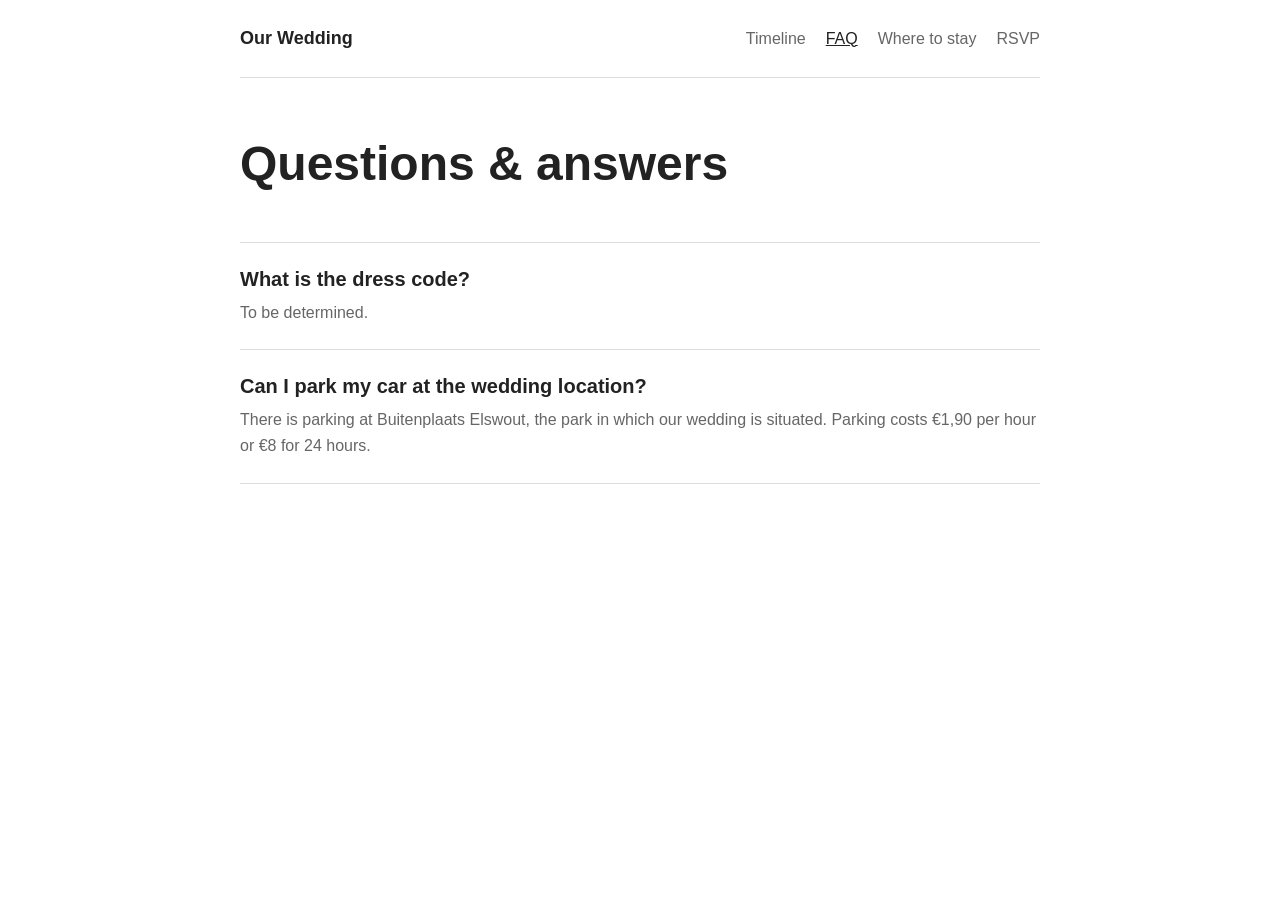
==== faq.html @ a31cb592 "Initial wedding website" ====
<!doctype html>
<html lang="en">
  <head>
    <meta charset="utf-8">
    <meta name="viewport" content="width=device-width, initial-scale=1">
    <meta name="description" content="Answers to common questions about our wedding.">
    <title>FAQ · Our Wedding</title>
    <link rel="stylesheet" href="styles.css">
  </head>
  <body>
    <header class="site-header">
      <a class="wordmark" href="index.html">Our Wedding</a>
      <nav class="site-nav" aria-label="Main navigation">
        <ul>
          <li><a href="timeline.html">Timeline</a></li>
          <li><a href="faq.html" aria-current="page">FAQ</a></li>
          <li><a href="location.html">Where to stay</a></li>
          <li><a href="rsvp.html">RSVP</a></li>
        </ul>
      </nav>
    </header>

    <main>
      <header class="page-header">
        <h1>Questions &amp; answers</h1>
      </header>
      <section class="page-content" aria-label="Frequently asked questions">
        <article class="faq-item">
          <h2>What is the dress code?</h2>
          <p>To be determined.</p>
        </article>
        <article class="faq-item">
          <h2>Can I park my car at the wedding location?</h2>
          <p>There is parking at Buitenplaats Elswout, the park in which our wedding is situated. Parking costs €1,90 per hour or €8 for 24 hours.</p>
        </article>
      </section>
    </main>
  </body>
</html>
---- styles.css ----
:root {
  --background: #ffffff;
  --text: #222222;
  --muted: #666666;
  --border: #dddddd;
  --content-width: 800px;
}

* {
  box-sizing: border-box;
}

body {
  margin: 0;
  background: var(--background);
  color: var(--text);
  font-family: Arial, Helvetica, sans-serif;
  font-size: 16px;
  line-height: 1.6;
}

a {
  color: inherit;
}

.site-header,
main,
.site-footer {
  width: min(100% - 40px, var(--content-width));
  margin-inline: auto;
}

.site-header {
  display: flex;
  align-items: center;
  justify-content: space-between;
  gap: 24px;
  padding: 24px 0;
  border-bottom: 1px solid var(--border);
}

.wordmark {
  font-size: 18px;
  font-weight: 700;
  text-decoration: none;
  white-space: nowrap;
}

.site-nav ul {
  display: flex;
  flex-wrap: wrap;
  justify-content: flex-end;
  gap: 8px 20px;
  margin: 0;
  padding: 0;
  list-style: none;
}

.site-nav a {
  color: var(--muted);
  text-decoration: none;
}

.site-nav a:hover,
.site-nav a:focus-visible,
.site-nav a[aria-current="page"] {
  color: var(--text);
  text-decoration: underline;
}

.hero,
.page-header {
  padding: 56px 0 32px;
}

.hero {
  display: flex;
  flex-direction: column;
  gap: 32px;
}

.eyebrow {
  margin: 0 0 8px;
  color: var(--muted);
  font-size: 14px;
}

h1,
h2,
h3 {
  line-height: 1.25;
}

h1 {
  margin: 0 0 16px;
  font-size: clamp(32px, 7vw, 48px);
}

.intro {
  max-width: 620px;
  margin: 0;
  color: var(--muted);
}

.button {
  display: inline-block;
  margin-top: 24px;
  padding: 10px 18px;
  background: var(--text);
  color: #ffffff;
  border: 1px solid var(--text);
  text-decoration: none;
}

.button:hover,
.button:focus-visible {
  background: #ffffff;
  color: var(--text);
}

.hero-image {
  display: block;
  width: 100%;
  max-height: 650px;
  object-fit: cover;
  object-position: center 68%;
}

.page-content {
  padding-bottom: 64px;
}

.stay-option {
  padding: 0 0 48px;
}

.stay-option + .stay-option {
  padding-top: 48px;
  border-top: 1px solid var(--border);
}

.stay-option img {
  display: block;
  width: min(90%, 640px);
  height: auto;
  margin-bottom: 24px;
}

.stay-option h2 {
  margin: 0 0 8px;
  font-size: 24px;
}

.stay-option p {
  margin: 0;
  color: var(--muted);
}

.day {
  padding: 24px 0;
  border-top: 1px solid var(--border);
}

.day:last-child {
  border-bottom: 1px solid var(--border);
}

.day h2 {
  margin: 0 0 4px;
  font-size: 24px;
}

.day-location {
  margin: 0 0 20px;
  color: var(--muted);
}

.timeline {
  margin: 0;
  padding: 0;
  list-style: none;
}

.timeline li {
  display: grid;
  grid-template-columns: 140px 1fr;
  gap: 20px;
  padding: 8px 0;
}

.time {
  font-weight: 700;
}

.timeline h3 {
  margin: 0;
  font-size: 16px;
}

.faq-item,
.activity {
  padding: 24px 0;
  border-top: 1px solid var(--border);
}

.faq-item:last-child,
.activity:last-child {
  border-bottom: 1px solid var(--border);
}

.faq-item h2,
.activity h2 {
  margin: 0 0 8px;
  font-size: 20px;
}

.faq-item p,
.activity p {
  margin: 0;
  color: var(--muted);
}

.activity-number {
  display: none;
}

.notice {
  padding: 32px;
  border: 1px solid var(--border);
}

.notice h2 {
  margin-top: 0;
}

.notice p {
  margin-bottom: 0;
  color: var(--muted);
}

.site-footer {
  padding: 24px 0;
  border-top: 1px solid var(--border);
  color: var(--muted);
  font-size: 14px;
}

@media (max-width: 640px) {
  .site-header {
    align-items: flex-start;
    flex-direction: column;
  }

  .site-nav ul {
    justify-content: flex-start;
  }

  .hero,
  .page-header {
    padding-top: 40px;
  }

  .timeline li {
    grid-template-columns: 1fr;
    gap: 0;
  }
}
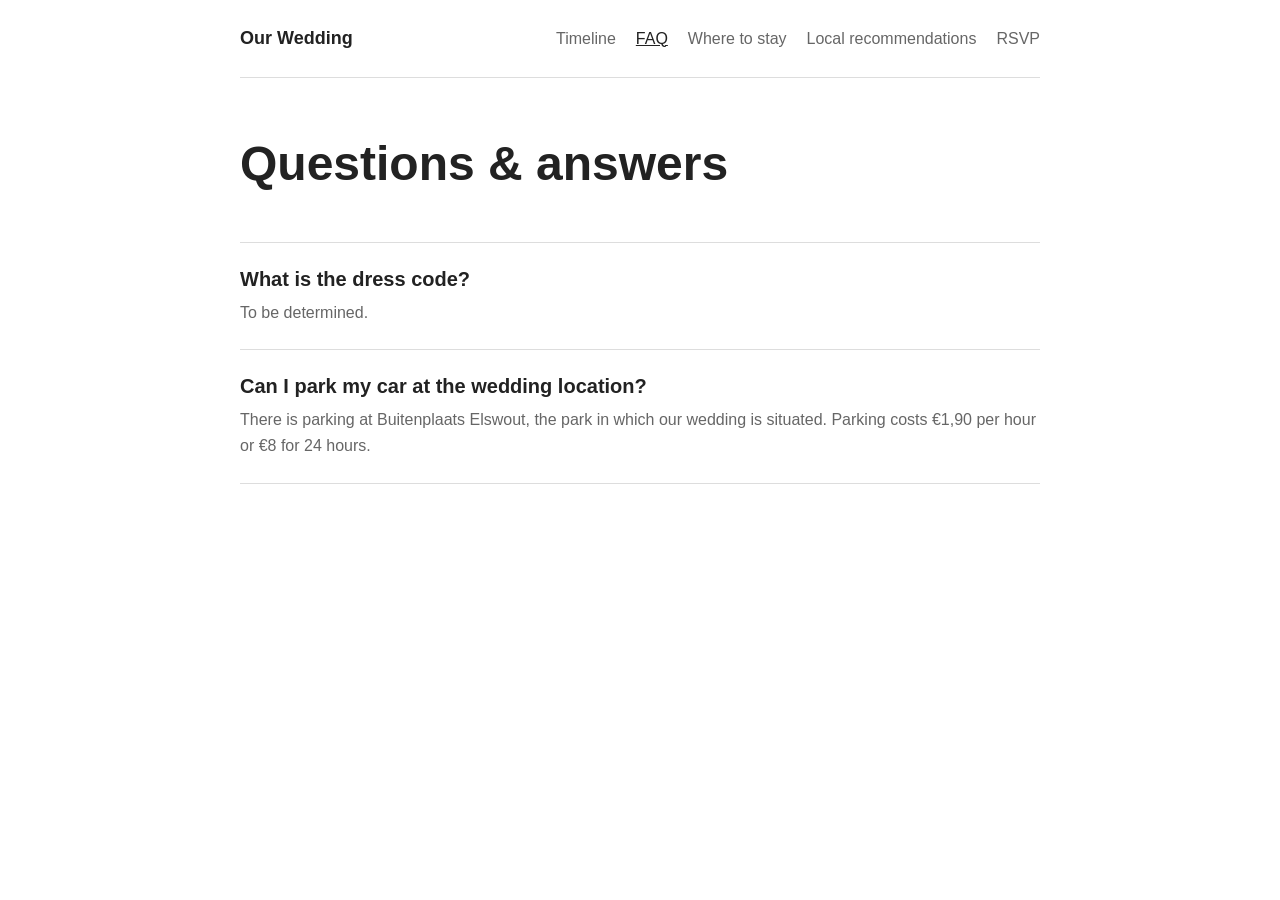
==== commit 039a7126: "change haarlem pictures + add recommendations page" ====
--- a/faq.html
+++ b/faq.html
@@ -15,6 +15,7 @@
           <li><a href="timeline.html">Timeline</a></li>
           <li><a href="faq.html" aria-current="page">FAQ</a></li>
           <li><a href="location.html">Where to stay</a></li>
+          <li><a href="recommendations.html">Local recommendations</a></li>
           <li><a href="rsvp.html">RSVP</a></li>
         </ul>
       </nav>
--- a/styles.css
+++ b/styles.css
@@ -130,6 +130,36 @@
   padding-bottom: 64px;
 }
 
+.recommendation {
+  padding: 32px 0;
+  border-top: 1px solid var(--border);
+}
+
+.recommendation img {
+  display: block;
+  width: min(90%, 640px);
+  height: auto;
+  margin-bottom: 24px;
+}
+
+.recommendation .recommendation-image-portrait {
+  width: min(56%, 396px);
+}
+
+.recommendation h2 {
+  margin: 0 0 12px;
+  font-size: 24px;
+}
+
+.recommendation p {
+  margin: 0 0 12px;
+  color: var(--muted);
+}
+
+.recommendation p:last-child {
+  margin-bottom: 0;
+}
+
 .stay-option {
   padding: 0 0 48px;
 }
@@ -146,6 +176,10 @@
   margin-bottom: 24px;
 }
 
+.stay-option .stay-image-portrait {
+  width: min(56%, 396px);
+}
+
 .stay-option h2 {
   margin: 0 0 8px;
   font-size: 24px;
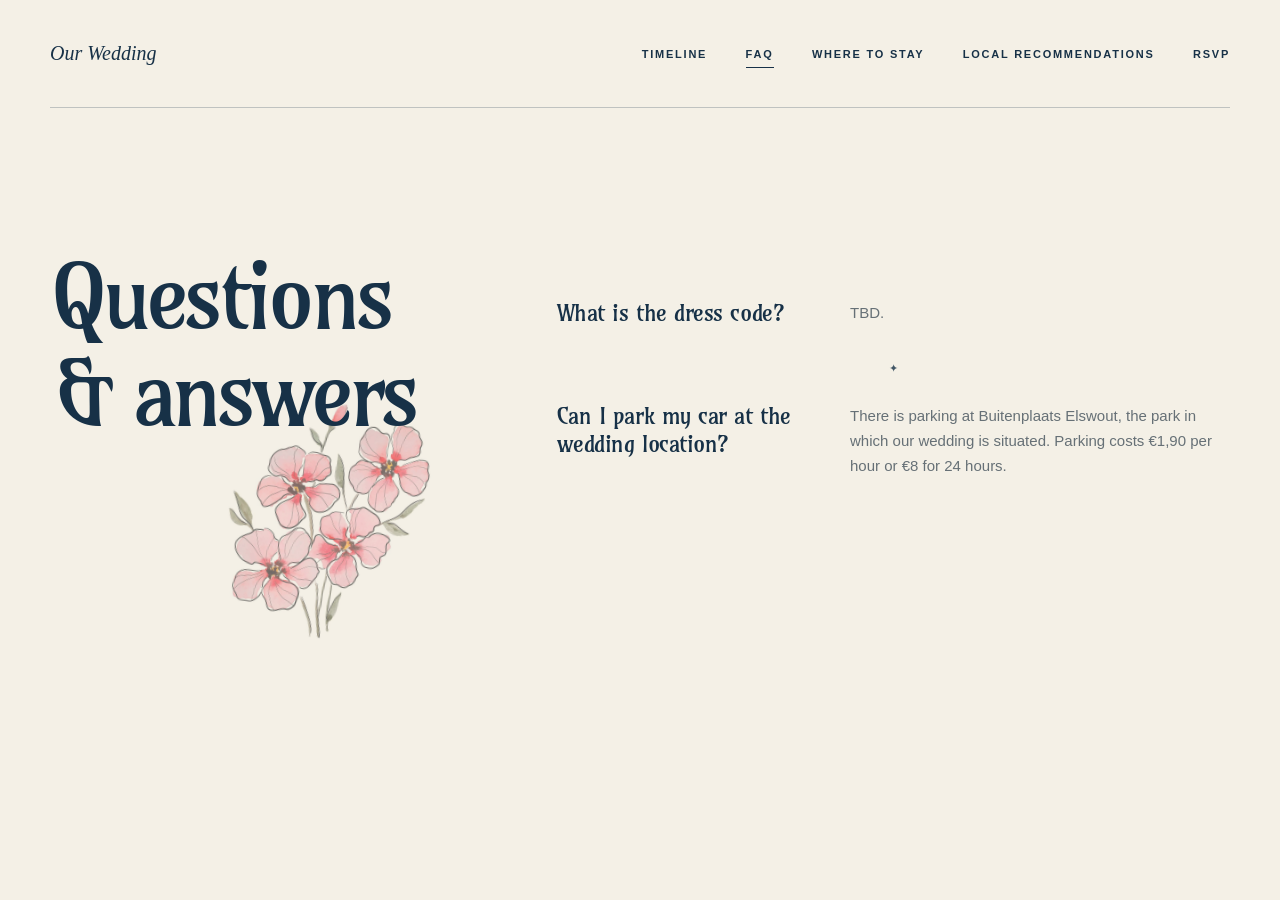
==== commit 38c7da50: "First version layout." ====
--- a/faq.html
+++ b/faq.html
@@ -28,7 +28,7 @@
       <section class="page-content" aria-label="Frequently asked questions">
         <article class="faq-item">
           <h2>What is the dress code?</h2>
-          <p>To be determined.</p>
+          <p>TBD.</p>
         </article>
         <article class="faq-item">
           <h2>Can I park my car at the wedding location?</h2>
--- a/styles.css
+++ b/styles.css
@@ -1,154 +1,338 @@
+@font-face {
+  font-family: "Amarante";
+  src: url("Fonts/Amarante/Amarante-Regular.ttf") format("truetype");
+  font-weight: 400;
+  font-style: normal;
+  font-display: swap;
+}
+
 :root {
-  --background: #ffffff;
-  --text: #222222;
-  --muted: #666666;
-  --border: #dddddd;
-  --content-width: 800px;
+  --paper: #f4f0e6;
+  --paper-light: #fbf8f0;
+  --ink: #173147;
+  --blue: #356e9b;
+  --muted: #667076;
+  --line: rgba(23, 49, 71, 0.24);
+  --flower-blue-stem: url("Pictures/Layout_Inspo/watercolor_images/blue-flower-drawn-with-watercolor-and-line-art-vector.jpg");
+  --flower-blue-cluster: url("Pictures/Layout_Inspo/watercolor_images/colorful-flower-drawn-in-watercolor-and-outline-vector.jpg");
+  --flower-pink-cluster: url("Pictures/Layout_Inspo/watercolor_images/watercolor-flowers-vector.jpg");
+  --content-width: 1180px;
+  --display: "Amarante", Georgia, "Times New Roman", serif;
+  --serif: Georgia, "Times New Roman", serif;
+  --sans: Arial, Helvetica, sans-serif;
 }
 
 * {
   box-sizing: border-box;
 }
 
+html {
+  scroll-behavior: smooth;
+}
+
 body {
-  margin: 0;
-  background: var(--background);
-  color: var(--text);
-  font-family: Arial, Helvetica, sans-serif;
+  min-height: 100vh;
+  margin: 0;
+  background: var(--paper);
+  color: var(--ink);
+  font-family: var(--sans);
   font-size: 16px;
-  line-height: 1.6;
+  line-height: 1.65;
 }
 
 a {
   color: inherit;
+}
+
+::selection {
+  background: #b9d3e2;
+  color: var(--ink);
 }
 
 .site-header,
 main,
 .site-footer {
-  width: min(100% - 40px, var(--content-width));
+  width: min(calc(100% - 64px), var(--content-width));
   margin-inline: auto;
 }
 
 .site-header {
-  display: flex;
+  display: grid;
+  grid-template-columns: minmax(180px, 0.8fr) 1fr;
   align-items: center;
-  justify-content: space-between;
-  gap: 24px;
-  padding: 24px 0;
-  border-bottom: 1px solid var(--border);
+  gap: 48px;
+  min-height: 108px;
+  border-bottom: 1px solid var(--line);
 }
 
 .wordmark {
-  font-size: 18px;
-  font-weight: 700;
+  width: max-content;
+  font-family: var(--serif);
+  font-size: 20px;
+  font-style: italic;
   text-decoration: none;
-  white-space: nowrap;
 }
 
 .site-nav ul {
   display: flex;
   flex-wrap: wrap;
   justify-content: flex-end;
-  gap: 8px 20px;
+  gap: 10px clamp(18px, 3vw, 42px);
   margin: 0;
   padding: 0;
   list-style: none;
 }
 
 .site-nav a {
-  color: var(--muted);
+  position: relative;
+  color: var(--ink);
+  font-size: 11px;
+  font-weight: 700;
+  letter-spacing: 0.16em;
   text-decoration: none;
-}
-
-.site-nav a:hover,
+  text-transform: uppercase;
+}
+
+.site-nav a::after {
+  position: absolute;
+  right: 0;
+  bottom: -8px;
+  left: 0;
+  height: 1px;
+  background: currentColor;
+  content: "";
+  opacity: 0;
+  transform: scaleX(0.25);
+  transition: opacity 160ms ease, transform 160ms ease;
+}
+
+.site-nav a:hover::after,
+.site-nav a:focus-visible::after,
+.site-nav a[aria-current="page"]::after {
+  opacity: 1;
+  transform: scaleX(1);
+}
+
 .site-nav a:focus-visible,
-.site-nav a[aria-current="page"] {
-  color: var(--text);
-  text-decoration: underline;
-}
-
-.hero,
-.page-header {
-  padding: 56px 0 32px;
-}
-
+.wordmark:focus-visible,
+.button:focus-visible {
+  outline: 2px solid var(--blue);
+  outline-offset: 5px;
+}
+
+/* Home */
 .hero {
-  display: flex;
-  flex-direction: column;
-  gap: 32px;
-}
-
-.eyebrow {
-  margin: 0 0 8px;
-  color: var(--muted);
-  font-size: 14px;
+  position: relative;
+  display: grid;
+  grid-template-columns: minmax(0, 0.82fr) minmax(360px, 1.18fr);
+  align-items: center;
+  gap: clamp(44px, 8vw, 112px);
+  min-height: calc(100vh - 108px);
+  padding: 72px 0 92px;
+}
+
+.hero > div {
+  position: relative;
+  z-index: 2;
+  padding: 48px 0 100px;
+}
+
+.hero::after {
+  position: absolute;
+  bottom: 12px;
+  left: clamp(70px, 14vw, 170px);
+  z-index: 1;
+  width: clamp(130px, 17vw, 220px);
+  aspect-ratio: 1;
+  background: var(--flower-blue-stem) center / contain no-repeat;
+  content: "";
+  mix-blend-mode: multiply;
+  opacity: 0.72;
+  pointer-events: none;
+  transform: rotate(-7deg);
 }
 
 h1,
 h2,
 h3 {
-  line-height: 1.25;
-}
-
-h1 {
-  margin: 0 0 16px;
-  font-size: clamp(32px, 7vw, 48px);
+  color: var(--ink);
+  font-family: var(--display);
+  font-weight: 400;
+  line-height: 1.08;
+}
+
+.hero h1 {
+  max-width: 7ch;
+  margin: 0 0 30px;
+  font-size: clamp(60px, 7.1vw, 104px);
+  letter-spacing: -0.055em;
 }
 
 .intro {
-  max-width: 620px;
-  margin: 0;
-  color: var(--muted);
+  max-width: 430px;
+  margin: 0;
+  color: var(--muted);
+  font-size: 15px;
 }
 
 .button {
-  display: inline-block;
-  margin-top: 24px;
-  padding: 10px 18px;
-  background: var(--text);
-  color: #ffffff;
-  border: 1px solid var(--text);
+  display: inline-flex;
+  align-items: center;
+  gap: 24px;
+  margin-top: 34px;
+  padding: 10px 0 8px;
+  border-bottom: 1px solid var(--ink);
+  font-size: 11px;
+  font-weight: 700;
+  letter-spacing: 0.18em;
   text-decoration: none;
-}
-
-.button:hover,
-.button:focus-visible {
-  background: #ffffff;
-  color: var(--text);
+  text-transform: uppercase;
+  transition: color 160ms ease, gap 160ms ease;
+}
+
+.button::after {
+  content: "\2192";
+  font-size: 17px;
+  font-weight: 400;
+  line-height: 1;
+}
+
+.button:hover {
+  gap: 34px;
+  color: var(--blue);
 }
 
 .hero-image {
   display: block;
-  width: 100%;
-  max-height: 650px;
+  width: min(100%, 680px);
+  aspect-ratio: 1;
+  justify-self: center;
   object-fit: cover;
   object-position: center 68%;
+  border-radius: 50%;
+  filter: saturate(0.78) contrast(0.96);
+}
+
+/* Interior pages */
+main:has(.page-header) {
+  display: grid;
+  grid-template-columns: minmax(220px, 0.72fr) minmax(0, 1.28fr);
+  gap: clamp(56px, 10vw, 148px);
+  padding: clamp(76px, 11vw, 142px) 0 112px;
+}
+
+.page-header {
+  position: relative;
+  align-self: start;
+  min-height: 430px;
+}
+
+.page-header::after {
+  position: absolute;
+  top: var(--flower-top, 150px);
+  right: var(--flower-right, 0);
+  width: var(--flower-size, clamp(150px, 17vw, 230px));
+  aspect-ratio: 1;
+  background: var(--page-flower, var(--flower-blue-stem)) center / contain no-repeat;
+  content: "";
+  mix-blend-mode: multiply;
+  opacity: var(--flower-opacity, 0.62);
+  pointer-events: none;
+  transform: rotate(var(--flower-rotation, -10deg));
+}
+
+/* Each page gets a related, but not identical, botanical mark. */
+body:has(.site-nav a[href="timeline.html"][aria-current="page"]) {
+  --page-flower: var(--flower-blue-cluster);
+  --flower-right: -12px;
+  --flower-size: clamp(165px, 18vw, 245px);
+  --flower-rotation: 3deg;
+}
+
+body:has(.site-nav a[href="faq.html"][aria-current="page"]) {
+  --page-flower: var(--flower-pink-cluster);
+  --flower-right: -18px;
+  --flower-size: clamp(170px, 19vw, 255px);
+  --flower-rotation: 7deg;
+  --flower-opacity: 0.56;
+}
+
+body:has(.site-nav a[href="location.html"][aria-current="page"]) {
+  --page-flower: var(--flower-blue-stem);
+  --flower-right: 8px;
+  --flower-rotation: -13deg;
+}
+
+body:has(.site-nav a[href="rsvp.html"][aria-current="page"]) {
+  --page-flower: var(--flower-blue-cluster);
+  --flower-right: -8px;
+  --flower-size: clamp(165px, 18vw, 245px);
+  --flower-rotation: -4deg;
+  --flower-opacity: 0.58;
+}
+
+.page-header h1 {
+  position: relative;
+  z-index: 1;
+  max-width: 7ch;
+  margin: 0;
+  font-size: clamp(54px, 7vw, 94px);
+  letter-spacing: -0.055em;
 }
 
 .page-content {
-  padding-bottom: 64px;
-}
-
-.recommendation {
-  padding: 32px 0;
-  border-top: 1px solid var(--border);
-}
-
-.recommendation img {
+  min-width: 0;
+  padding-top: 16px;
+}
+
+.stay-option,
+.day,
+.faq-item {
+  position: relative;
+}
+
+.stay-option + .stay-option::before,
+.day + .day::before,
+.faq-item + .faq-item::before {
+  position: absolute;
+  top: 0;
+  left: 50%;
+  color: var(--ink);
+  content: "\2726";
+  font-size: 11px;
+  line-height: 1;
+  opacity: 0.8;
+  transform: translate(-50%, -50%);
+}
+
+.stay-option {
+  display: grid;
+  grid-template-columns: 150px minmax(0, 1fr);
+  gap: 12px 34px;
+  padding: 34px 0 72px;
+}
+
+.stay-option + .stay-option {
+  padding-top: 34px;
+}
+
+.stay-option img {
+  grid-column: 1 / -1;
   display: block;
-  width: min(90%, 640px);
-  height: auto;
-  margin-bottom: 24px;
-}
-
-.recommendation .recommendation-image-portrait {
-  width: min(56%, 396px);
-}
-
-.recommendation h2 {
-  margin: 0 0 12px;
-  font-size: 24px;
+  width: 100%;
+  height: clamp(280px, 39vw, 480px);
+  margin-bottom: 20px;
+  object-fit: cover;
+  filter: saturate(0.72) contrast(0.94);
+}
+
+.stay-option h2,
+.day h2,
+.faq-item h2,
+.notice h2 {
+  margin: 0;
+  font-size: 26px;
+  letter-spacing: -0.02em;
 }
 
 .recommendation p {
@@ -161,141 +345,248 @@
 }
 
 .stay-option {
-  padding: 0 0 48px;
+  display: grid;
+  grid-template-columns: 150px minmax(0, 1fr);
+  gap: 12px 34px;
+  padding: 34px 0 72px;
 }
 
 .stay-option + .stay-option {
-  padding-top: 48px;
-  border-top: 1px solid var(--border);
+  padding-top: 34px;
 }
 
 .stay-option img {
+  grid-column: 1 / -1;
   display: block;
-  width: min(90%, 640px);
-  height: auto;
-  margin-bottom: 24px;
+  width: 100%;
+  height: clamp(280px, 39vw, 480px);
+  margin-bottom: 20px;
+  object-fit: cover;
+  filter: saturate(0.72) contrast(0.94);
 }
 
 .stay-option .stay-image-portrait {
   width: min(56%, 396px);
 }
 
-.stay-option h2 {
-  margin: 0 0 8px;
-  font-size: 24px;
+.stay-option h2,
+.day h2,
+.faq-item h2,
+.notice h2 {
+  margin: 0;
+  font-size: 26px;
+  letter-spacing: -0.02em;
 }
 
 .stay-option p {
-  margin: 0;
-  color: var(--muted);
+  max-width: 570px;
+  margin: 4px 0 0;
+  color: var(--muted);
+  font-size: 15px;
 }
 
 .day {
-  padding: 24px 0;
-  border-top: 1px solid var(--border);
-}
-
-.day:last-child {
-  border-bottom: 1px solid var(--border);
+  display: grid;
+  grid-template-columns: 180px minmax(0, 1fr);
+  gap: 10px 34px;
+  padding: 34px 0 52px;
 }
 
 .day h2 {
-  margin: 0 0 4px;
-  font-size: 24px;
+  grid-column: 1 / -1;
 }
 
 .day-location {
-  margin: 0 0 20px;
-  color: var(--muted);
+  grid-column: 1;
+  margin: 10px 0 0;
+  color: var(--muted);
+  font-size: 13px;
+  line-height: 1.5;
 }
 
 .timeline {
-  margin: 0;
+  grid-column: 2;
+  margin: 2px 0 0;
   padding: 0;
   list-style: none;
 }
 
 .timeline li {
   display: grid;
-  grid-template-columns: 140px 1fr;
+  grid-template-columns: 116px 1fr;
   gap: 20px;
-  padding: 8px 0;
+  padding: 9px 0;
 }
 
 .time {
+  color: var(--blue);
+  font-size: 11px;
   font-weight: 700;
+  letter-spacing: 0.08em;
+  text-transform: uppercase;
 }
 
 .timeline h3 {
   margin: 0;
-  font-size: 16px;
-}
-
-.faq-item,
-.activity {
-  padding: 24px 0;
-  border-top: 1px solid var(--border);
-}
-
-.faq-item:last-child,
-.activity:last-child {
-  border-bottom: 1px solid var(--border);
-}
-
-.faq-item h2,
-.activity h2 {
-  margin: 0 0 8px;
-  font-size: 20px;
-}
-
-.faq-item p,
-.activity p {
-  margin: 0;
-  color: var(--muted);
-}
-
-.activity-number {
-  display: none;
+  font-family: var(--sans);
+  font-size: 14px;
+  font-weight: 400;
+  line-height: 1.5;
+}
+
+.faq-item {
+  display: grid;
+  grid-template-columns: minmax(200px, 0.8fr) minmax(0, 1.2fr);
+  gap: 40px;
+  padding: 34px 0 42px;
+}
+
+.faq-item h2 {
+  font-size: 23px;
+  line-height: 1.2;
+}
+
+.faq-item p {
+  margin: 2px 0 0;
+  color: var(--muted);
+  font-size: 15px;
 }
 
 .notice {
-  padding: 32px;
-  border: 1px solid var(--border);
+  padding: 40px 0 48px;
 }
 
 .notice h2 {
-  margin-top: 0;
+  max-width: 14ch;
+  font-size: clamp(34px, 4vw, 52px);
 }
 
 .notice p {
-  margin-bottom: 0;
+  margin: 20px 0 0;
   color: var(--muted);
 }
 
 .site-footer {
-  padding: 24px 0;
-  border-top: 1px solid var(--border);
-  color: var(--muted);
-  font-size: 14px;
-}
-
-@media (max-width: 640px) {
+  padding: 28px 0;
+  color: var(--muted);
+  font-size: 12px;
+}
+
+@media (max-width: 820px) {
+  .site-header,
+  main,
+  .site-footer {
+    width: min(calc(100% - 40px), var(--content-width));
+  }
+
   .site-header {
-    align-items: flex-start;
-    flex-direction: column;
+    grid-template-columns: 1fr;
+    gap: 18px;
+    padding: 24px 0 26px;
   }
 
   .site-nav ul {
     justify-content: flex-start;
   }
 
-  .hero,
+  .hero {
+    grid-template-columns: 1fr;
+    gap: 18px;
+    min-height: 0;
+    padding: 54px 0 72px;
+  }
+
+  .hero > div {
+    padding: 0 0 40px;
+  }
+
+  .hero::after {
+    top: 255px;
+    right: 0;
+    bottom: auto;
+    left: auto;
+    width: 150px;
+    opacity: 0.45;
+  }
+
+  .hero h1 {
+    font-size: clamp(55px, 16vw, 82px);
+  }
+
+  .hero-image {
+    width: min(100%, 680px);
+  }
+
+  main:has(.page-header) {
+    grid-template-columns: 1fr;
+    gap: 52px;
+    padding: 62px 0 80px;
+  }
+
   .page-header {
-    padding-top: 40px;
+    min-height: 250px;
+  }
+
+  .page-header::after {
+    top: 72px;
+    right: 4vw;
+    width: 170px;
+  }
+
+  .page-content {
+    padding-top: 0;
+  }
+}
+
+@media (max-width: 560px) {
+  .site-nav ul {
+    gap: 8px 18px;
+  }
+
+  .site-nav a {
+    font-size: 10px;
+    letter-spacing: 0.1em;
+  }
+
+  .hero h1,
+  .page-header h1 {
+    letter-spacing: -0.045em;
+  }
+
+  .stay-option,
+  .day,
+  .faq-item {
+    grid-template-columns: 1fr;
+  }
+
+  .stay-option img,
+  .day h2,
+  .day-location,
+  .timeline {
+    grid-column: 1;
+  }
+
+  .stay-option img {
+    height: 70vw;
   }
 
   .timeline li {
-    grid-template-columns: 1fr;
-    gap: 0;
-  }
-}
+    grid-template-columns: 105px 1fr;
+  }
+
+  .faq-item {
+    gap: 14px;
+  }
+}
+
+@media (prefers-reduced-motion: reduce) {
+  html {
+    scroll-behavior: auto;
+  }
+
+  *,
+  *::before,
+  *::after {
+    transition-duration: 0.01ms !important;
+  }
+}
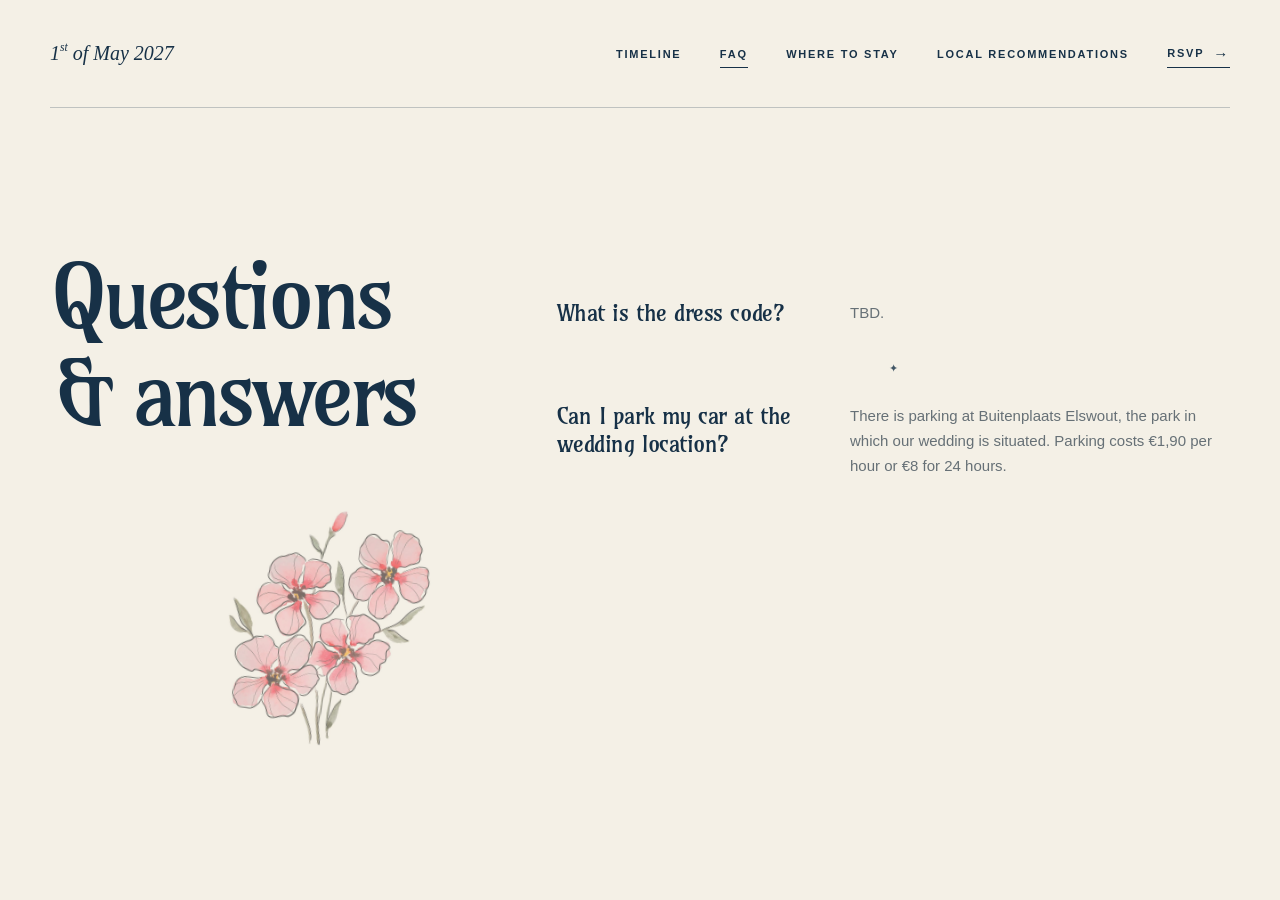
==== commit 4de4147a: "layout changes" ====
--- a/faq.html
+++ b/faq.html
@@ -9,14 +9,14 @@
   </head>
   <body>
     <header class="site-header">
-      <a class="wordmark" href="index.html">Our Wedding</a>
+      <a class="wordmark" href="index.html">1<sup>st</sup> of May 2027</a>
       <nav class="site-nav" aria-label="Main navigation">
         <ul>
           <li><a href="timeline.html">Timeline</a></li>
           <li><a href="faq.html" aria-current="page">FAQ</a></li>
           <li><a href="location.html">Where to stay</a></li>
           <li><a href="recommendations.html">Local recommendations</a></li>
-          <li><a href="rsvp.html">RSVP</a></li>
+          <li><a href="https://docs.google.com/forms/d/e/1FAIpQLScRgdhDCEiXhyNzSo7e1t-2XkMlStzTqnu_uBJJa3RQ8q0xCQ/viewform?usp=header" target="_blank" rel="noopener noreferrer">RSVP</a></li>
         </ul>
       </nav>
     </header>
--- a/styles.css
+++ b/styles.css
@@ -73,9 +73,17 @@
   text-decoration: none;
 }
 
+.wordmark sup {
+  position: relative;
+  top: -0.15em;
+  font-size: 0.58em;
+  line-height: 0;
+}
+
 .site-nav ul {
   display: flex;
   flex-wrap: wrap;
+  align-items: center;
   justify-content: flex-end;
   gap: 10px clamp(18px, 3vw, 42px);
   margin: 0;
@@ -113,6 +121,34 @@
   transform: scaleX(1);
 }
 
+.site-nav a[target="_blank"] {
+  display: inline-flex;
+  align-items: center;
+  gap: 9px;
+  padding: 5px 0 4px;
+  border-bottom: 1px solid currentColor;
+  transition: color 160ms ease, gap 160ms ease;
+}
+
+.site-nav a[target="_blank"]::after {
+  position: static;
+  display: block;
+  width: auto;
+  height: auto;
+  background: none;
+  content: "\2192";
+  font-size: 15px;
+  font-weight: 400;
+  line-height: 1;
+  opacity: 1;
+  transform: none;
+}
+
+.site-nav a[target="_blank"]:hover {
+  gap: 14px;
+  color: var(--blue);
+}
+
 .site-nav a:focus-visible,
 .wordmark:focus-visible,
 .button:focus-visible {
@@ -126,22 +162,26 @@
   display: grid;
   grid-template-columns: minmax(0, 0.82fr) minmax(360px, 1.18fr);
   align-items: center;
-  gap: clamp(44px, 8vw, 112px);
+  column-gap: clamp(44px, 8vw, 112px);
+  row-gap: 28px;
   min-height: calc(100vh - 108px);
   padding: 72px 0 92px;
 }
 
 .hero > div {
   position: relative;
+  grid-column: 1;
+  grid-row: 1;
+  align-self: end;
   z-index: 2;
-  padding: 48px 0 100px;
+  padding: 48px 0 0;
 }
 
 .hero::after {
-  position: absolute;
-  bottom: 12px;
-  left: clamp(70px, 14vw, 170px);
-  z-index: 1;
+  grid-column: 1;
+  grid-row: 2;
+  align-self: start;
+  justify-self: end;
   width: clamp(130px, 17vw, 220px);
   aspect-ratio: 1;
   background: var(--flower-blue-stem) center / contain no-repeat;
@@ -203,6 +243,8 @@
 }
 
 .hero-image {
+  grid-column: 2;
+  grid-row: 1 / span 2;
   display: block;
   width: min(100%, 680px);
   aspect-ratio: 1;
@@ -222,17 +264,18 @@
 }
 
 .page-header {
-  position: relative;
+  display: flex;
+  flex-direction: column;
   align-self: start;
   min-height: 430px;
 }
 
 .page-header::after {
-  position: absolute;
-  top: var(--flower-top, 150px);
-  right: var(--flower-right, 0);
+  align-self: flex-end;
   width: var(--flower-size, clamp(150px, 17vw, 230px));
   aspect-ratio: 1;
+  margin-top: clamp(34px, 5vw, 64px);
+  margin-right: var(--flower-right, 0);
   background: var(--page-flower, var(--flower-blue-stem)) center / contain no-repeat;
   content: "";
   mix-blend-mode: multiply;
@@ -263,7 +306,7 @@
   --flower-rotation: -13deg;
 }
 
-body:has(.site-nav a[href="rsvp.html"][aria-current="page"]) {
+body:has(.site-nav a[href="recommendations.html"][aria-current="page"]) {
   --page-flower: var(--flower-blue-cluster);
   --flower-right: -8px;
   --flower-size: clamp(165px, 18vw, 245px);
@@ -278,6 +321,13 @@
   margin: 0;
   font-size: clamp(54px, 7vw, 94px);
   letter-spacing: -0.055em;
+}
+
+body:has(.site-nav a[href="recommendations.html"][aria-current="page"]) .page-header h1 {
+  max-width: 100%;
+  font-size: clamp(36px, 3.7vw, 44px);
+  letter-spacing: -0.03em;
+  overflow-wrap: anywhere;
 }
 
 .page-content {
@@ -320,9 +370,8 @@
   grid-column: 1 / -1;
   display: block;
   width: 100%;
-  height: clamp(280px, 39vw, 480px);
+  height: auto;
   margin-bottom: 20px;
-  object-fit: cover;
   filter: saturate(0.72) contrast(0.94);
 }
 
@@ -359,14 +408,38 @@
   grid-column: 1 / -1;
   display: block;
   width: 100%;
-  height: clamp(280px, 39vw, 480px);
+  height: auto;
   margin-bottom: 20px;
-  object-fit: cover;
   filter: saturate(0.72) contrast(0.94);
 }
 
 .stay-option .stay-image-portrait {
   width: min(56%, 396px);
+}
+
+.recommendation {
+  padding: 34px 0 56px;
+}
+
+.recommendation + .recommendation {
+  border-top: 1px solid var(--line);
+}
+
+.recommendation img {
+  display: block;
+  width: min(80%, 520px);
+  height: auto;
+  margin-bottom: 24px;
+}
+
+.recommendation .recommendation-image-portrait {
+  width: min(60%, 340px);
+}
+
+.recommendation h2 {
+  margin: 0 0 16px;
+  font-size: 26px;
+  letter-spacing: -0.02em;
 }
 
 .stay-option h2,
@@ -491,21 +564,23 @@
 
   .hero {
     grid-template-columns: 1fr;
-    gap: 18px;
+    row-gap: 22px;
     min-height: 0;
     padding: 54px 0 72px;
   }
 
   .hero > div {
-    padding: 0 0 40px;
+    grid-column: 1;
+    grid-row: 1;
+    padding: 0;
   }
 
   .hero::after {
-    top: 255px;
-    right: 0;
-    bottom: auto;
-    left: auto;
+    grid-column: 1;
+    grid-row: 2;
+    justify-self: end;
     width: 150px;
+    margin-right: 4vw;
     opacity: 0.45;
   }
 
@@ -514,6 +589,8 @@
   }
 
   .hero-image {
+    grid-column: 1;
+    grid-row: 3;
     width: min(100%, 680px);
   }
 
@@ -528,9 +605,9 @@
   }
 
   .page-header::after {
-    top: 72px;
-    right: 4vw;
     width: 170px;
+    margin-top: 28px;
+    margin-right: 4vw;
   }
 
   .page-content {
@@ -566,10 +643,6 @@
     grid-column: 1;
   }
 
-  .stay-option img {
-    height: 70vw;
-  }
-
   .timeline li {
     grid-template-columns: 105px 1fr;
   }
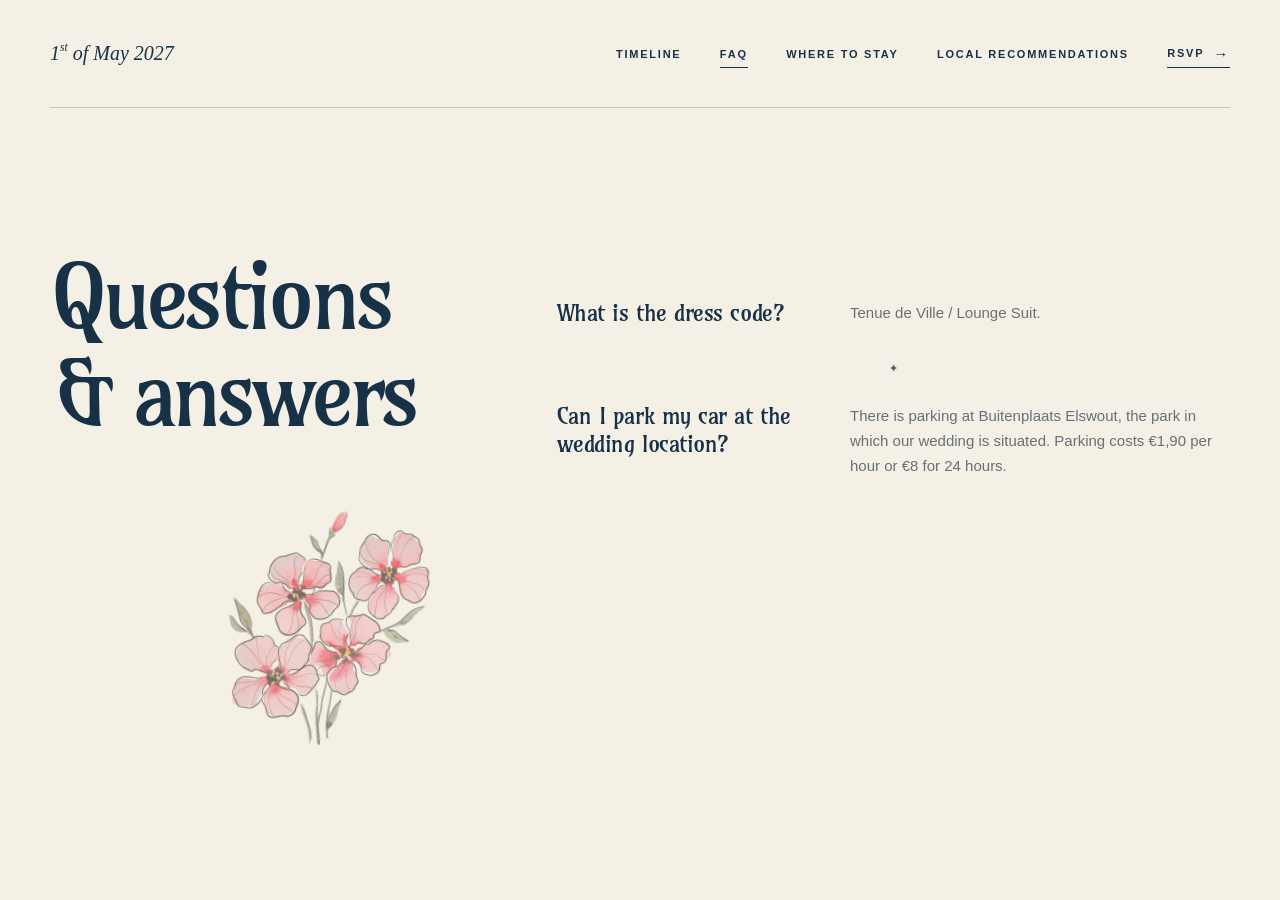
==== commit 6228fca4: "style update" ====
--- a/faq.html
+++ b/faq.html
@@ -28,7 +28,7 @@
       <section class="page-content" aria-label="Frequently asked questions">
         <article class="faq-item">
           <h2>What is the dress code?</h2>
-          <p>TBD.</p>
+          <p>Tenue de Ville / Lounge Suit.</p>
         </article>
         <article class="faq-item">
           <h2>Can I park my car at the wedding location?</h2>
--- a/styles.css
+++ b/styles.css
@@ -127,7 +127,7 @@
   gap: 9px;
   padding: 5px 0 4px;
   border-bottom: 1px solid currentColor;
-  transition: color 160ms ease, gap 160ms ease;
+  transition: color 160ms ease;
 }
 
 .site-nav a[target="_blank"]::after {
@@ -145,7 +145,6 @@
 }
 
 .site-nav a[target="_blank"]:hover {
-  gap: 14px;
   color: var(--blue);
 }
 
@@ -172,24 +171,9 @@
   position: relative;
   grid-column: 1;
   grid-row: 1;
-  align-self: end;
+  align-self: center;
   z-index: 2;
   padding: 48px 0 0;
-}
-
-.hero::after {
-  grid-column: 1;
-  grid-row: 2;
-  align-self: start;
-  justify-self: end;
-  width: clamp(130px, 17vw, 220px);
-  aspect-ratio: 1;
-  background: var(--flower-blue-stem) center / contain no-repeat;
-  content: "";
-  mix-blend-mode: multiply;
-  opacity: 0.72;
-  pointer-events: none;
-  transform: rotate(-7deg);
 }
 
 h1,
@@ -244,7 +228,7 @@
 
 .hero-image {
   grid-column: 2;
-  grid-row: 1 / span 2;
+  grid-row: 1;
   display: block;
   width: min(100%, 680px);
   aspect-ratio: 1;
@@ -337,13 +321,15 @@
 
 .stay-option,
 .day,
-.faq-item {
+.faq-item,
+.recommendation {
   position: relative;
 }
 
 .stay-option + .stay-option::before,
 .day + .day::before,
-.faq-item + .faq-item::before {
+.faq-item + .faq-item::before,
+.recommendation + .recommendation::before {
   position: absolute;
   top: 0;
   left: 50%;
@@ -421,10 +407,6 @@
   padding: 34px 0 56px;
 }
 
-.recommendation + .recommendation {
-  border-top: 1px solid var(--line);
-}
-
 .recommendation img {
   display: block;
   width: min(80%, 520px);
@@ -575,22 +557,13 @@
     padding: 0;
   }
 
-  .hero::after {
+  .hero h1 {
+    font-size: clamp(55px, 16vw, 82px);
+  }
+
+  .hero-image {
     grid-column: 1;
     grid-row: 2;
-    justify-self: end;
-    width: 150px;
-    margin-right: 4vw;
-    opacity: 0.45;
-  }
-
-  .hero h1 {
-    font-size: clamp(55px, 16vw, 82px);
-  }
-
-  .hero-image {
-    grid-column: 1;
-    grid-row: 3;
     width: min(100%, 680px);
   }
 
